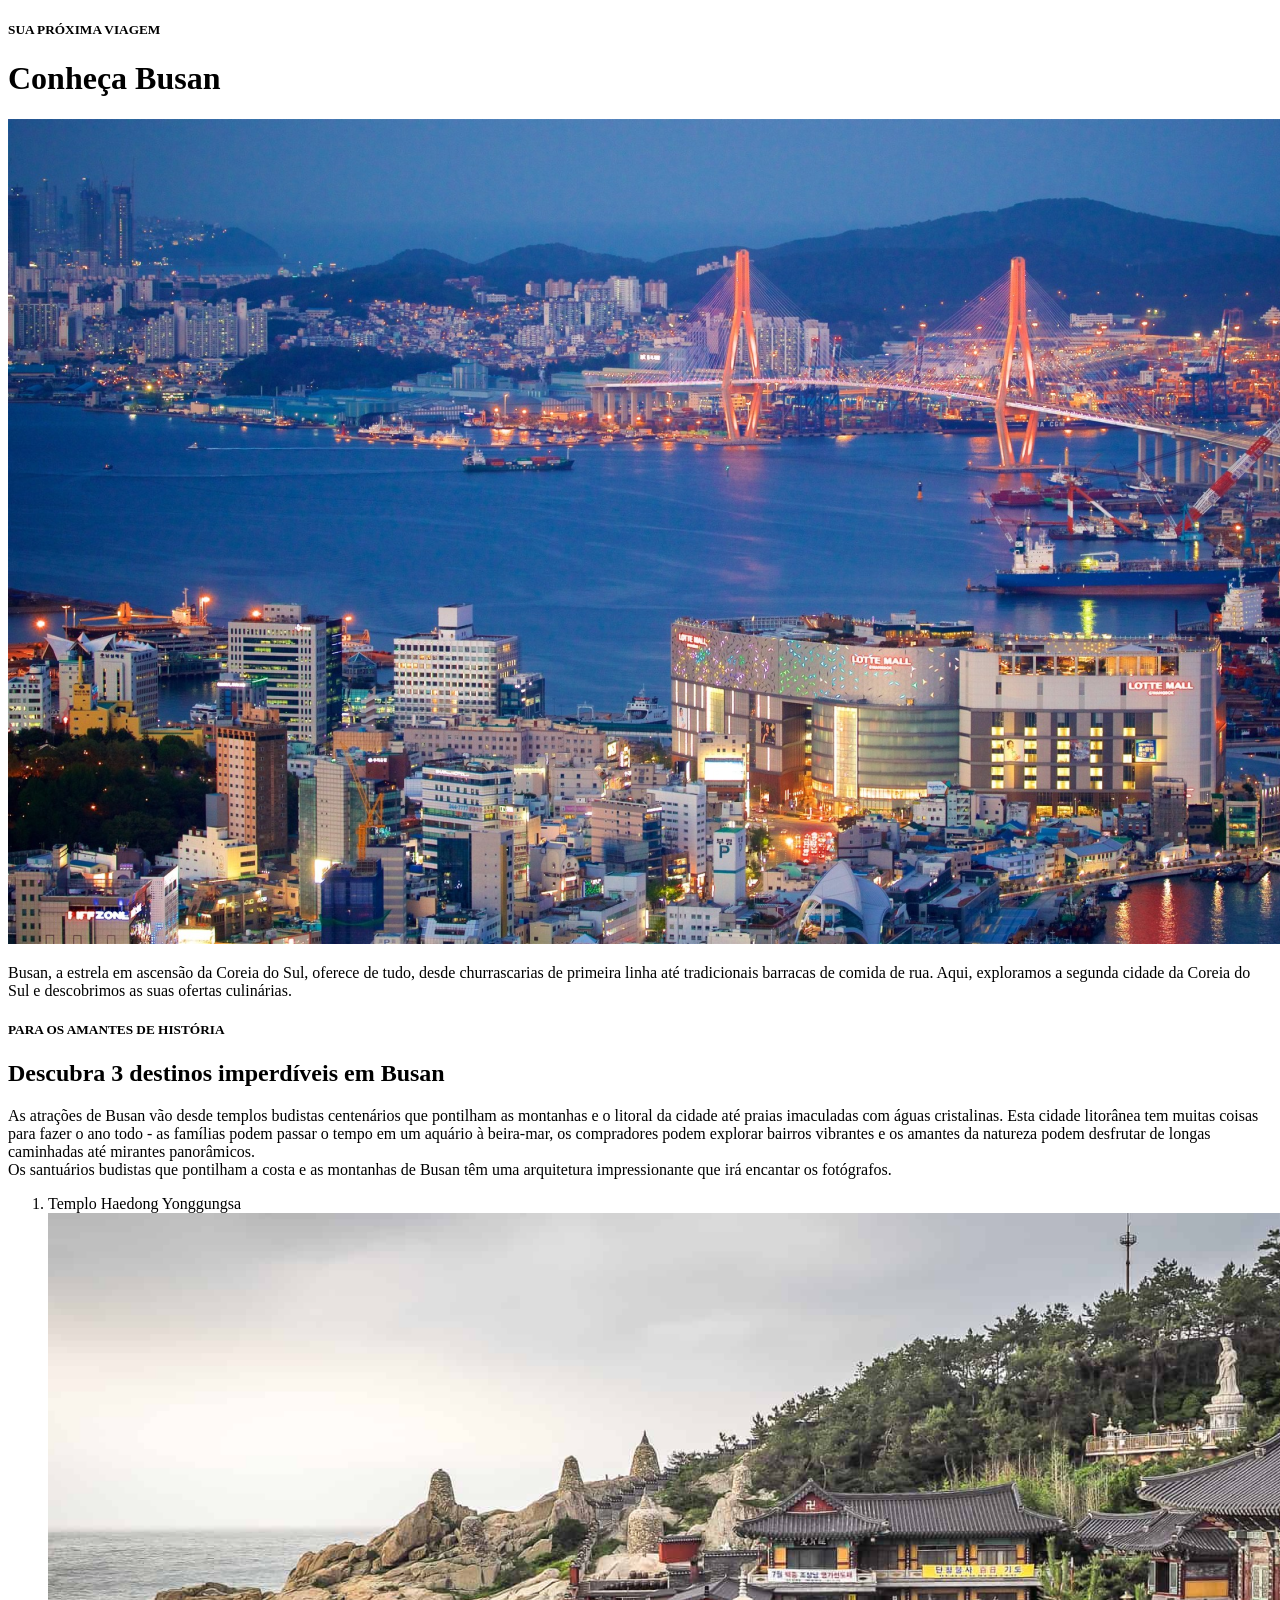
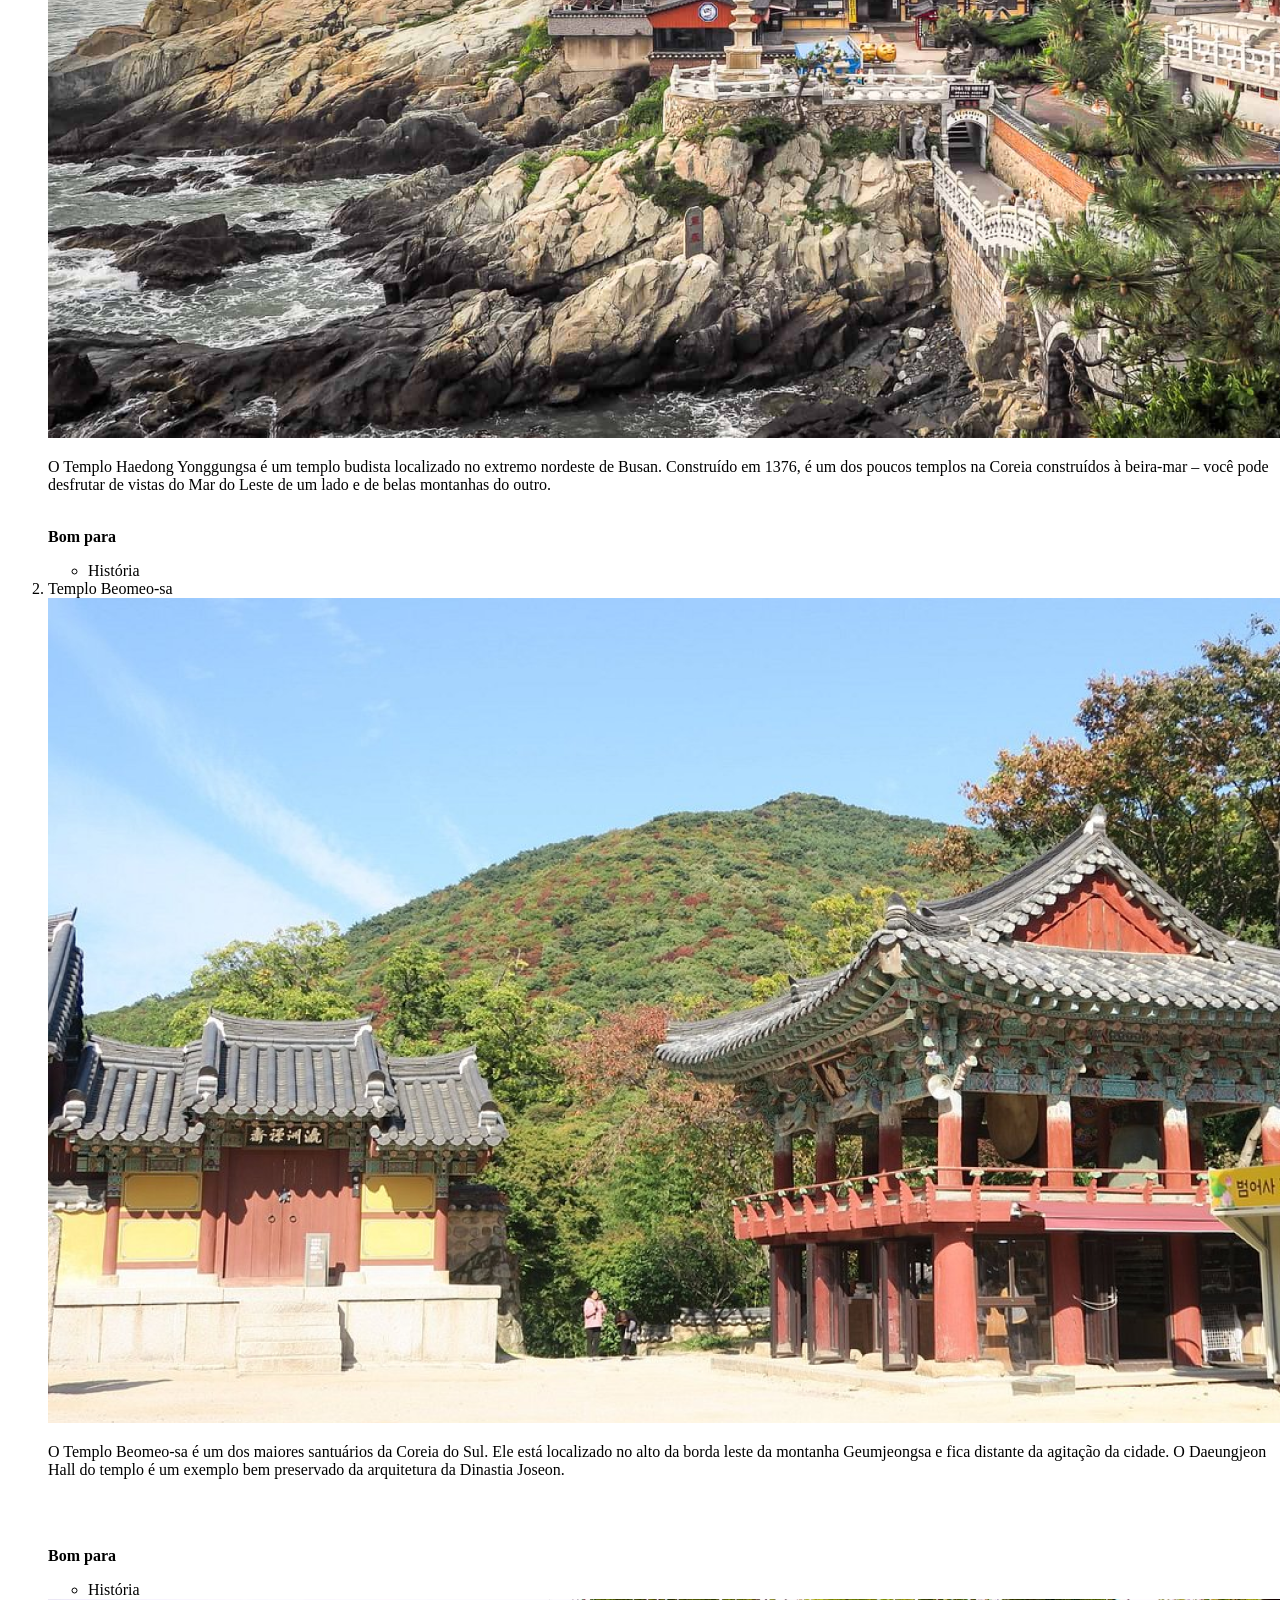
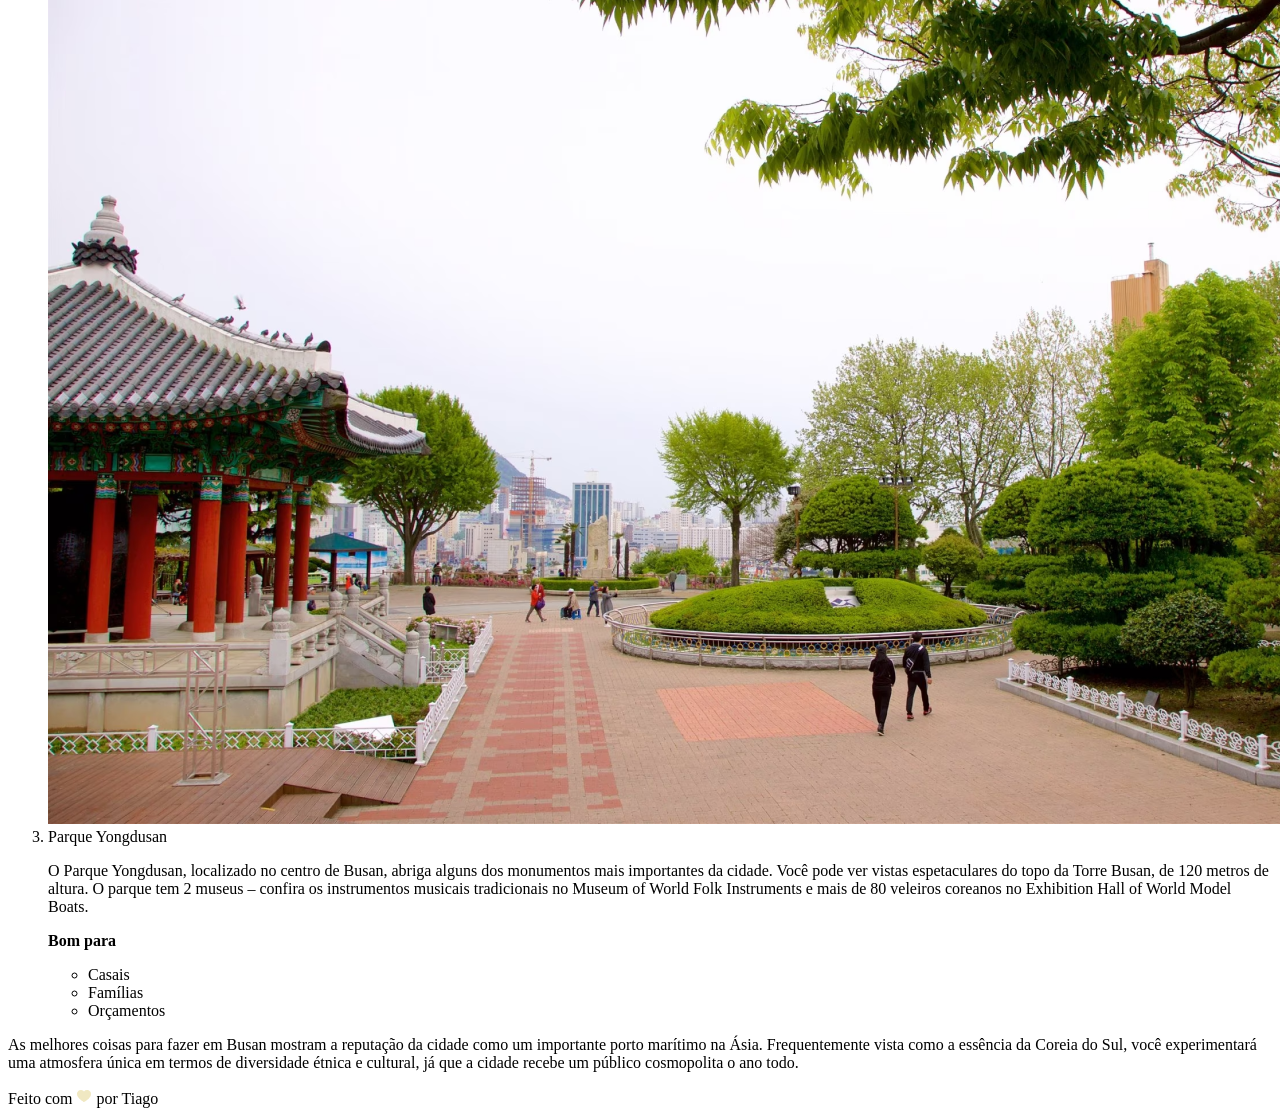
==== LadingPageTurismo/index.html @ d891e025 "Estrutura HTML" ====
<!DOCTYPE html>
<html lang="pt-BR">
<head>
    <meta charset="UTF-8">
    <meta name="viewport" content="width=device-width, initial-scale=1.0">
    <title>Landing Page Turismo</title>

    <link rel="stylesheet" href="style.css">
</head>
<body>
    <header>
            <h5 class="headline">SUA PRÓXIMA VIAGEM</h5>
            <h1>Conheça Busan</h1>

            <img src="assets/Image_01.png" alt="Imagem da ponte de Busan">

            <p class="subtitle">Busan, a estrela em ascensão da Coreia do Sul, oferece de tudo, desde churrascarias de primeira linha até tradicionais barracas de comida de rua. Aqui, exploramos a segunda cidade da Coreia do Sul e descobrimos as suas ofertas culinárias.</p>
    </header>
    <main>
        <h5 class="headline">PARA OS AMANTES DE HISTÓRIA</h5>
        <h2>Descubra 3 destinos imperdíveis em Busan</h2>

        <p>As atrações de Busan vão desde templos budistas centenários que pontilham as montanhas e o litoral da cidade até praias imaculadas com águas cristalinas. Esta cidade litorânea tem muitas coisas para fazer o ano todo - as famílias podem passar o tempo em um aquário à beira-mar, os compradores podem explorar bairros vibrantes e os amantes da natureza podem desfrutar de longas caminhadas até mirantes panorâmicos.
        <br>
        Os santuários budistas que pontilham a costa e as montanhas de Busan têm uma arquitetura impressionante que irá encantar os fotógrafos.</p>

        <ol>
            <section class="descrição">
                <li>Templo Haedong Yonggungsa </li>

                <img src="assets/Image_02.png" alt="Imagem Templo Haedong Yonggungsa">

                <p>O Templo Haedong Yonggungsa é um templo budista localizado no extremo nordeste de Busan. Construído em 1376, é um dos poucos templos na Coreia construídos à beira-mar – você pode desfrutar de vistas do Mar do Leste de um lado e de belas montanhas do outro.
                <br><br>

                <div class="avaliacao">
                    <p><strong>Bom para</strong></p>
                    <ul>
                        <li>História</li>
                    </ul>
                </div>
            
            </section>

            <section class="descricao">
                <li>Templo Beomeo-sa</li>

                <img src="assets/Image_03.png" alt="Imagem do Templo Beomeo-sa">

                <p>O Templo Beomeo-sa é um dos maiores santuários da Coreia do Sul. Ele está localizado no alto da borda leste da montanha Geumjeongsa e fica distante da agitação da cidade. O Daeungjeon Hall do templo é um exemplo bem preservado da arquitetura da Dinastia Joseon.</p>
                <br><br>

                <div class="avaliacao">
                    <p><strong>Bom para</strong></p>
                    <ul>
                        <li>História</li>
                    </ul>
                </div>
            </section>

            <img src="assets/Image_04.png" alt="Imagem do Parque Yongdusan">
            <li>Parque Yongdusan</li>

            <p>O Parque Yongdusan, localizado no centro de Busan, abriga alguns dos monumentos mais importantes da cidade. Você pode ver vistas espetaculares do topo da Torre Busan, de 120 metros de altura. O parque tem 2 museus – confira os instrumentos musicais tradicionais no Museum of World Folk Instruments e mais de 80 veleiros coreanos no Exhibition Hall of World Model Boats.</p>

            <div class="avaliacao">
                <p><strong>Bom para</strong></p>
                <ul>
                    <li>Casais</li>
                    <li>Famílias</li>
                    <li>Orçamentos</li>
                </ul>
                </div>
        </ol>
    </main>
    <footer>
        <p>As melhores coisas para fazer em Busan mostram a reputação da cidade como um importante porto marítimo na Ásia. Frequentemente vista como a essência da Coreia do Sul, você experimentará uma atmosfera única em termos de diversidade étnica e cultural, já que a cidade recebe um público cosmopolita o ano todo. 
        </p>

        <div id="rodape">
            Feito com
            <img src="assets/coracao.png" alt="Coraçãozinho">
            por Tiago
        </div>
    </footer>
</body>
</html>
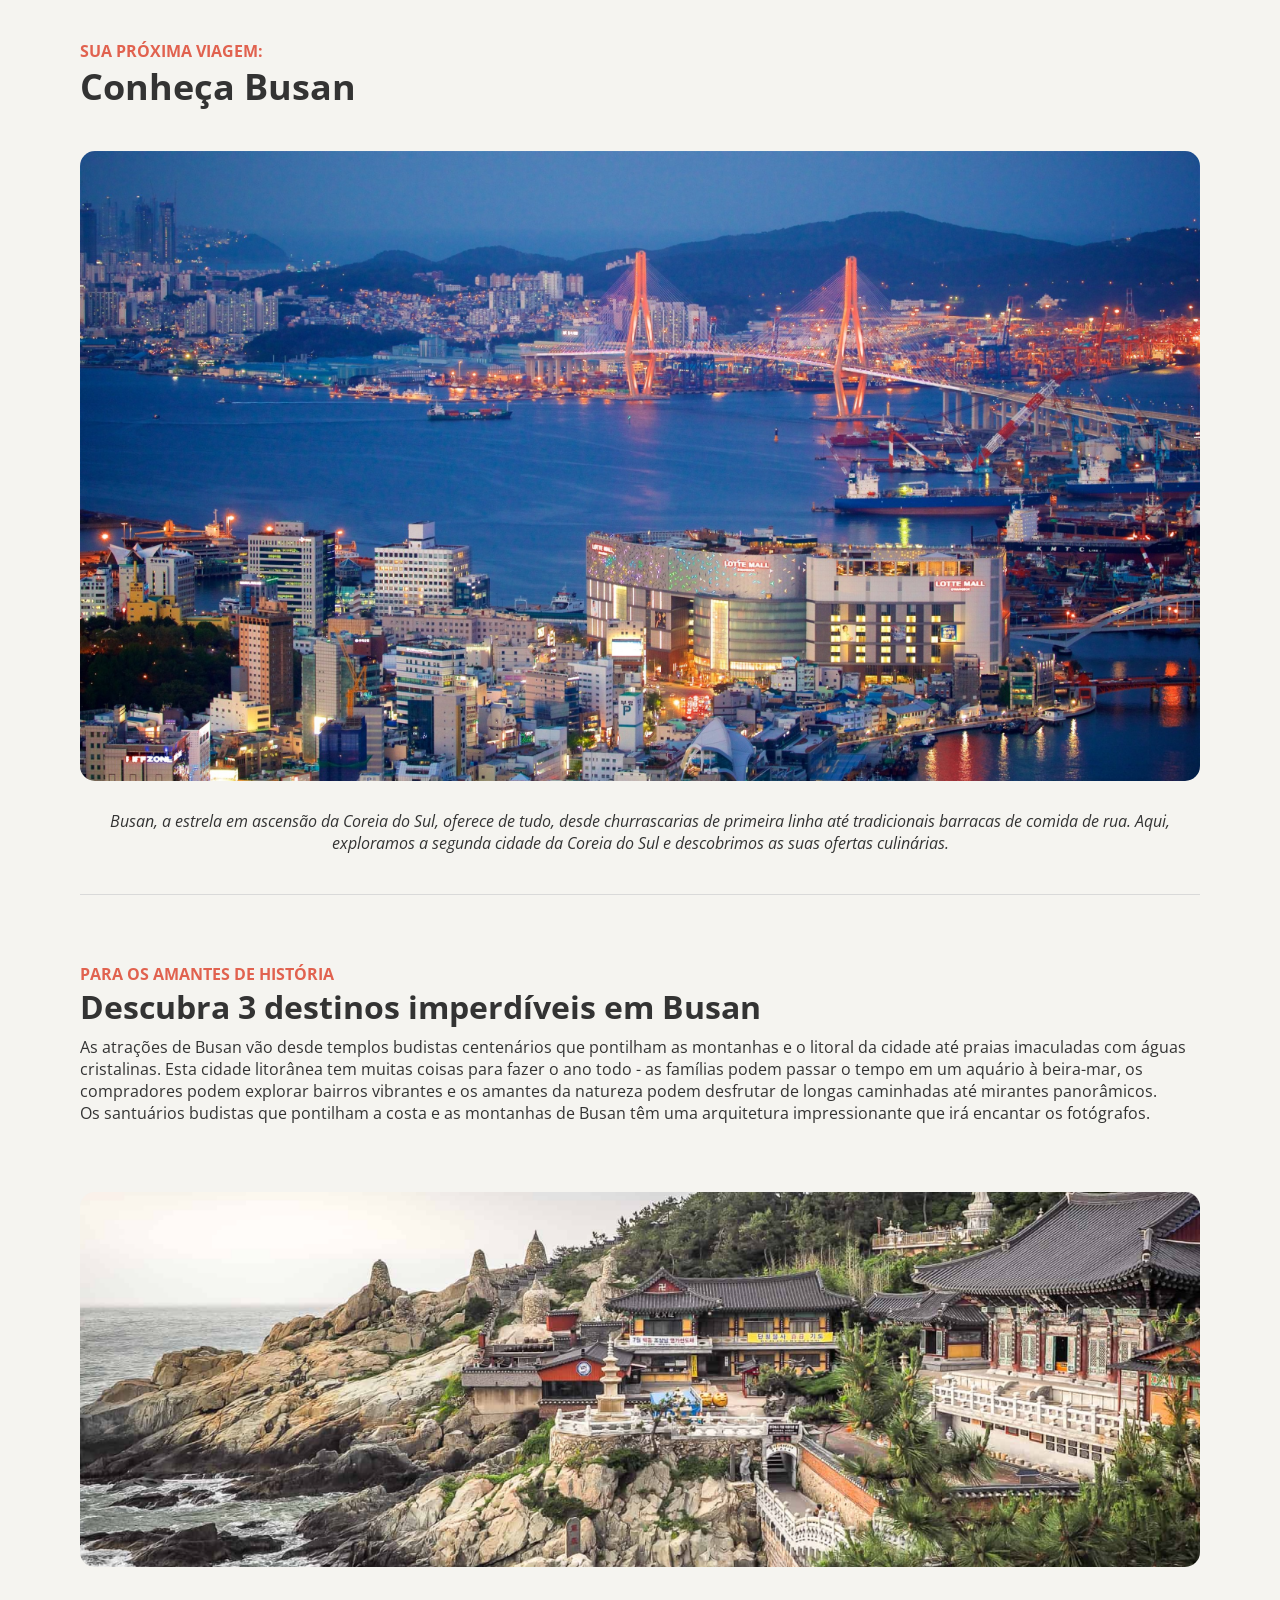
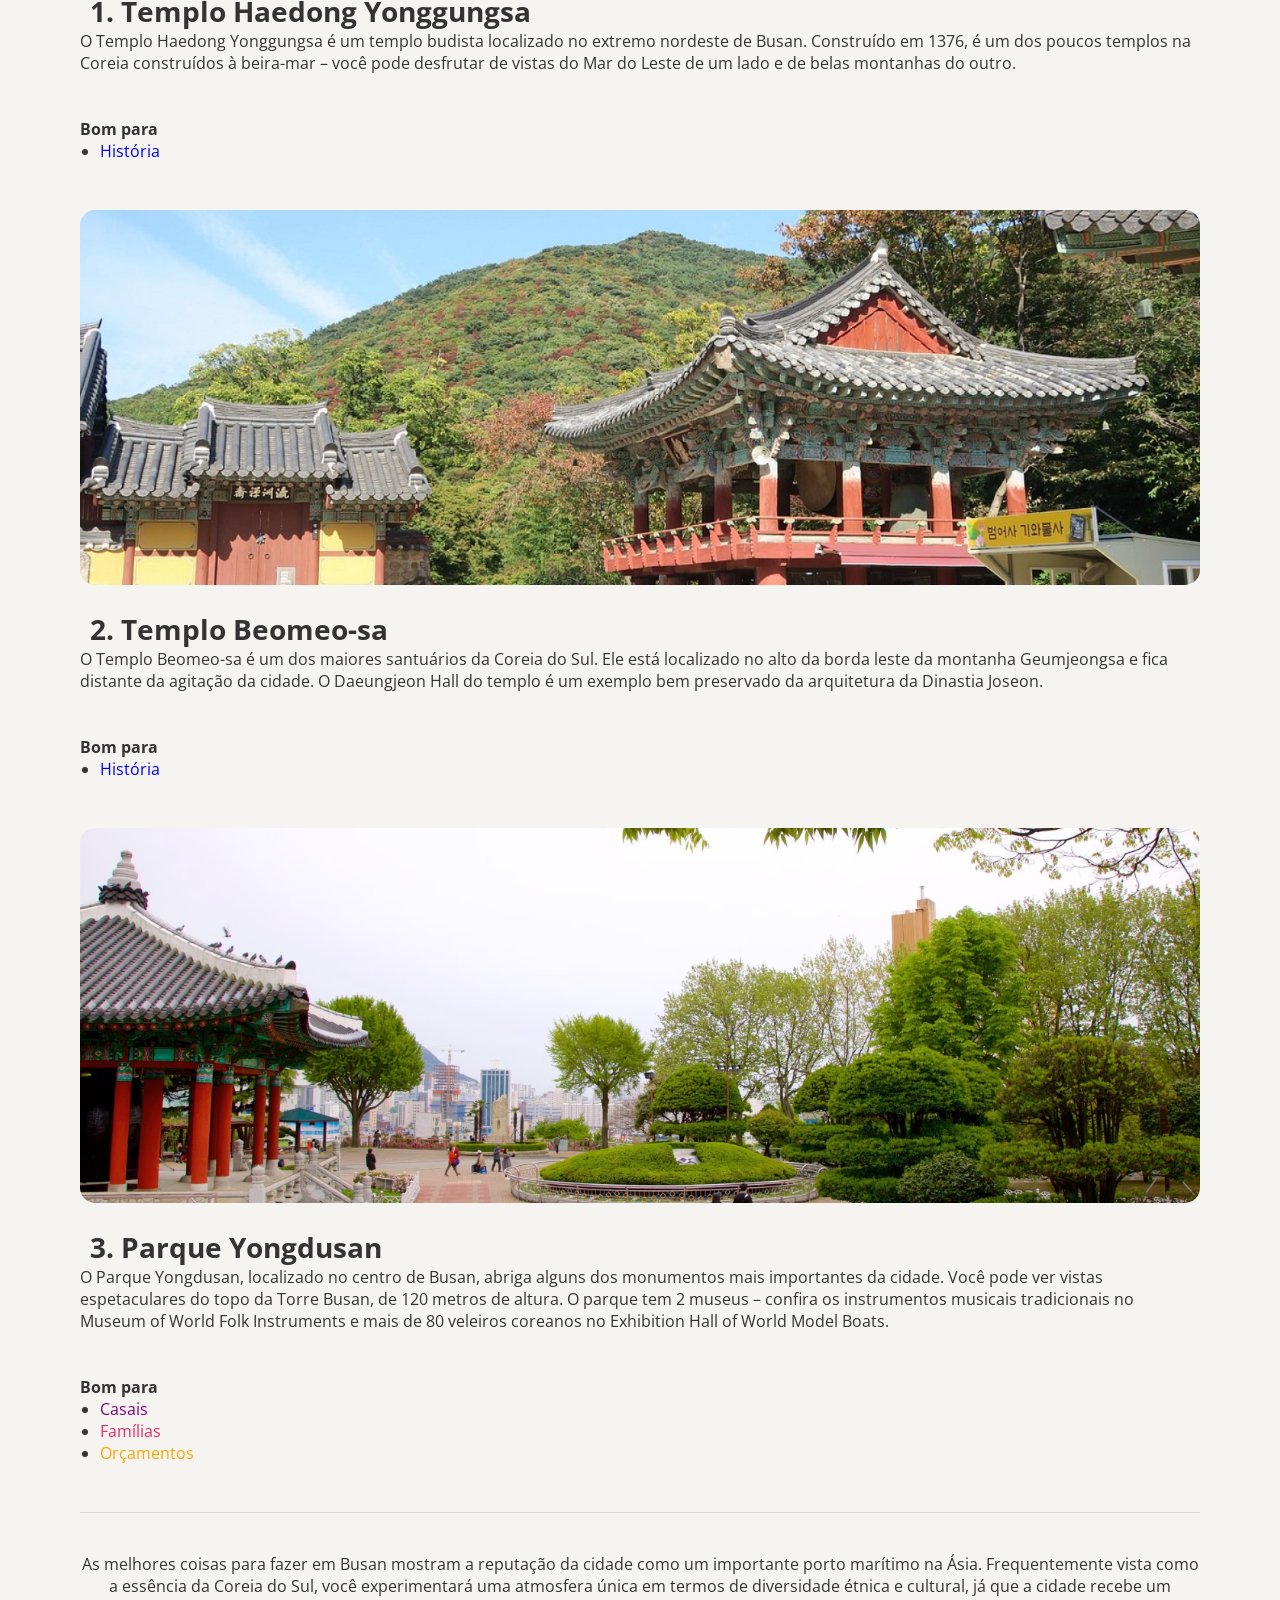
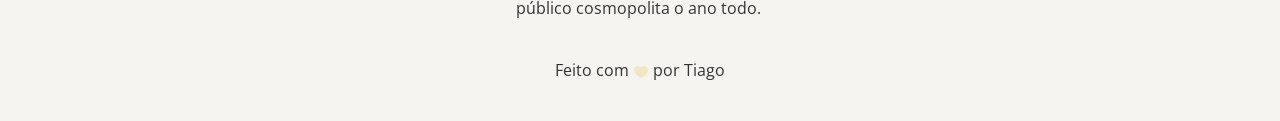
==== commit fb36e32c: "Site pronto" ====
--- a/LadingPageTurismo/index.html
+++ b/LadingPageTurismo/index.html
@@ -1,6 +1,11 @@
 <!DOCTYPE html>
 <html lang="pt-BR">
 <head>
+
+    <link rel="preconnect" href="https://fonts.googleapis.com">
+    <link rel="preconnect" href="https://fonts.gstatic.com" crossorigin>
+    <link href="https://fonts.googleapis.com/css2?family=Open+Sans:ital,wght@0,300..800;1,300..800&display=swap" rel="stylesheet">
+
     <meta charset="UTF-8">
     <meta name="viewport" content="width=device-width, initial-scale=1.0">
     <title>Landing Page Turismo</title>
@@ -8,44 +13,50 @@
     <link rel="stylesheet" href="style.css">
 </head>
 <body>
+    <div id="page">
+        <p class="headline">SUA PRÓXIMA VIAGEM:</p>
+        <h1>Conheça Busan</h1>
     <header>
-            <h5 class="headline">SUA PRÓXIMA VIAGEM</h5>
-            <h1>Conheça Busan</h1>
-
             <img src="assets/Image_01.png" alt="Imagem da ponte de Busan">
 
             <p class="subtitle">Busan, a estrela em ascensão da Coreia do Sul, oferece de tudo, desde churrascarias de primeira linha até tradicionais barracas de comida de rua. Aqui, exploramos a segunda cidade da Coreia do Sul e descobrimos as suas ofertas culinárias.</p>
     </header>
+    <div class="divider"></div>
     <main>
-        <h5 class="headline">PARA OS AMANTES DE HISTÓRIA</h5>
-        <h2>Descubra 3 destinos imperdíveis em Busan</h2>
+        
 
-        <p>As atrações de Busan vão desde templos budistas centenários que pontilham as montanhas e o litoral da cidade até praias imaculadas com águas cristalinas. Esta cidade litorânea tem muitas coisas para fazer o ano todo - as famílias podem passar o tempo em um aquário à beira-mar, os compradores podem explorar bairros vibrantes e os amantes da natureza podem desfrutar de longas caminhadas até mirantes panorâmicos.
-        <br>
-        Os santuários budistas que pontilham a costa e as montanhas de Busan têm uma arquitetura impressionante que irá encantar os fotógrafos.</p>
+        <section class="prefacio">
+            <p class="headline">PARA OS AMANTES DE HISTÓRIA</p>
+            <h2>Descubra 3 destinos imperdíveis em Busan</h2>
 
-        <ol>
-            <section class="descrição">
-                <li>Templo Haedong Yonggungsa </li>
-
+            <p>As atrações de Busan vão desde templos budistas centenários que pontilham as montanhas e o litoral da cidade até praias imaculadas com águas cristalinas. Esta cidade litorânea tem muitas coisas para fazer o ano todo - as famílias podem passar o tempo em um aquário à beira-mar, os compradores podem explorar bairros vibrantes e os amantes da natureza podem desfrutar de longas caminhadas até mirantes panorâmicos.
+            <br>
+            Os santuários budistas que pontilham a costa e as montanhas de Busan têm uma arquitetura impressionante que irá encantar os fotógrafos.</p>
+        </section>
+        
+            <article class="descricao">
+                
                 <img src="assets/Image_02.png" alt="Imagem Templo Haedong Yonggungsa">
 
-                <p>O Templo Haedong Yonggungsa é um templo budista localizado no extremo nordeste de Busan. Construído em 1376, é um dos poucos templos na Coreia construídos à beira-mar – você pode desfrutar de vistas do Mar do Leste de um lado e de belas montanhas do outro.
+                <h3>1. Templo Haedong Yonggungsa </h3>
+
+                <p>O Templo Haedong Yonggungsa é um templo budista localizado no extremo nordeste de Busan. Construído em 1376, é um dos poucos templos na Coreia construídos à beira-mar – você pode desfrutar de vistas do Mar do Leste de um lado e de belas montanhas do outro.</p>
                 <br><br>
 
                 <div class="avaliacao">
                     <p><strong>Bom para</strong></p>
                     <ul>
-                        <li>História</li>
+                        <li id="historia">História</li>
                     </ul>
                 </div>
             
-            </section>
+            </article>
 
-            <section class="descricao">
-                <li>Templo Beomeo-sa</li>
+            <article class="descricao">
 
                 <img src="assets/Image_03.png" alt="Imagem do Templo Beomeo-sa">
+
+                <h3>2. Templo Beomeo-sa</h3>
 
                 <p>O Templo Beomeo-sa é um dos maiores santuários da Coreia do Sul. Ele está localizado no alto da borda leste da montanha Geumjeongsa e fica distante da agitação da cidade. O Daeungjeon Hall do templo é um exemplo bem preservado da arquitetura da Dinastia Joseon.</p>
                 <br><br>
@@ -53,35 +64,44 @@
                 <div class="avaliacao">
                     <p><strong>Bom para</strong></p>
                     <ul>
-                        <li>História</li>
+                        <li id="historia">História</li>
                     </ul>
                 </div>
-            </section>
+            </article>
+
+           
+            <article class="descricao">
 
             <img src="assets/Image_04.png" alt="Imagem do Parque Yongdusan">
-            <li>Parque Yongdusan</li>
+
+            <h3>3. Parque Yongdusan</h3>
 
             <p>O Parque Yongdusan, localizado no centro de Busan, abriga alguns dos monumentos mais importantes da cidade. Você pode ver vistas espetaculares do topo da Torre Busan, de 120 metros de altura. O parque tem 2 museus – confira os instrumentos musicais tradicionais no Museum of World Folk Instruments e mais de 80 veleiros coreanos no Exhibition Hall of World Model Boats.</p>
+            <br><br>
 
             <div class="avaliacao">
                 <p><strong>Bom para</strong></p>
                 <ul>
-                    <li>Casais</li>
-                    <li>Famílias</li>
-                    <li>Orçamentos</li>
+                    <li id="casais">Casais</li>
+                    <li id="familias">Famílias</li>
+                    <li id="orcamentos">Orçamentos</li>
                 </ul>
-                </div>
-        </ol>
+            </div>
+
+        </article>
     </main>
-    <footer>
+    <div class="divider"></div>
+    
+    <div id="rodape">
         <p>As melhores coisas para fazer em Busan mostram a reputação da cidade como um importante porto marítimo na Ásia. Frequentemente vista como a essência da Coreia do Sul, você experimentará uma atmosfera única em termos de diversidade étnica e cultural, já que a cidade recebe um público cosmopolita o ano todo. 
         </p>
+    </div>
 
-        <div id="rodape">
+    </div>
+    <footer>
             Feito com
             <img src="assets/coracao.png" alt="Coraçãozinho">
             por Tiago
-        </div>
     </footer>
 </body>
 </html>
--- a/LadingPageTurismo/style.css
+++ b/LadingPageTurismo/style.css
@@ -0,0 +1,127 @@
+*{
+    margin: 0;
+    padding: 0;
+}
+
+:root{
+    font-family: "Open Sans", sans-serif;
+    font-optical-sizing: auto;
+    color: #333333;
+}
+
+body{
+    background-color: #F5F4F0;
+}
+
+h1{
+    font-size: 36px;
+}
+
+h2{
+    font-size: 32px;
+    margin-bottom: 8px;
+}
+
+h3{
+    font-size: 28px;
+    margin-left: 10px;
+}
+
+p{
+   
+}
+
+header{
+    margin: 40px 0;
+}
+
+footer{
+    text-align: center;
+    margin-bottom: 40px;
+}
+
+footer img{
+    vertical-align: middle;
+}
+
+ul li::marker {
+  color: #333333;
+}
+
+ul li{
+    margin-left: 20px;
+}
+
+#rodape{
+    text-align: center;
+}
+
+#avaliacao{
+    margin-top: px;
+}
+
+#page img{
+    border-radius: 15px;
+    width: 100%;
+}
+
+#historia{
+    color: blue;
+}
+
+#casais{
+    color: purple;
+}
+
+#familias{
+    color: rgb(234, 42, 106)
+}
+
+#orcamentos{
+    color: orange
+}
+
+#page{
+    margin: 40px auto;
+    width: 1120px;
+}
+
+.prefacio{
+    margin: 68px 0px;
+}
+
+.headline img{
+    height: 660px;
+}
+
+.descricao{
+    margin-bottom: 48px;
+}
+
+.descricao img {
+  height: 375px;
+  object-fit: cover; 
+  margin-bottom: 20px;
+}
+
+.divider {
+  width: 100%;
+  height: 1px;
+  margin: 40px 0;
+  background-color: #d9d9d9;
+}
+
+.headline{
+    font-size: 16px;
+    color: #E1624F;
+    font-weight: bold;
+}
+
+.subtitle {
+  font-size: 16px;
+  line-height: 22px;
+  font-style: italic; 
+  text-align: center;
+  margin-top: 24px;
+}
+
